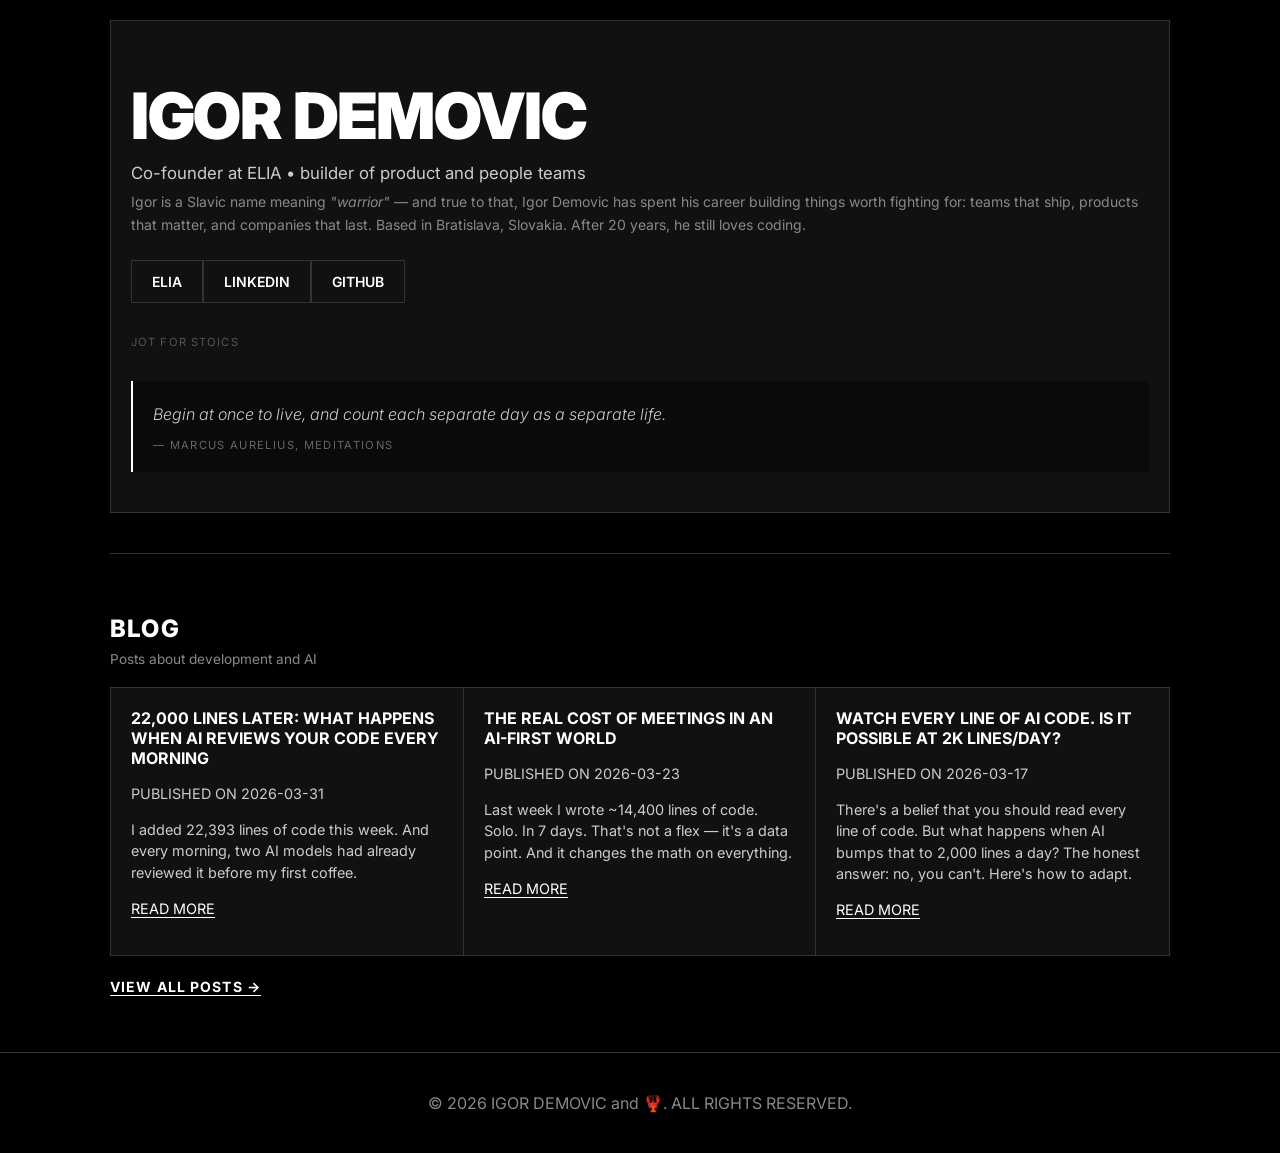
==== index.html @ 8998dcf2 "Cloudflare" ====
<!doctype html>
<html lang="en">
<head>
  <meta charset="utf-8" />
  <meta name="viewport" content="width=device-width, initial-scale=1" />
  <title>Igor Demovic | ELIA Co-founder</title>
  <link href="https://fonts.googleapis.com/css2?family=Inter:wght@300;400;500;700;800;900&display=swap" rel="stylesheet">
  <meta name="description" content="Igor Demovic – Co-founder at ELIA. Building product and people teams, sharing stories about startup growth and case studies."/>
  <meta property="og:title" content="Igor Demovic | ELIA Co-founder"/>
  <meta property="og:description" content="Personal site for Igor Demovic showcasing ELIA, projects, and blog posts."/>
  <meta property="og:type" content="website"/>
  <meta property="og:url" content="https://your-domain-or-username.github.io/your-repo/"/>
  <meta property="og:image" content="/path/to/og-image.png"/>
  <meta name="twitter:card" content="summary"/>
  <style>
    :root{
      --bg:#000000;
      --surface:#111111;
      --surface-2:#1a1a1a;
      --text:#ffffff;
      --text-secondary:#cccccc;
      --muted:#888888;
      --border:#333333;
      --shadow:0 4px 12px rgba(0,0,0,.5);
    }
    *{box-sizing:border-box}
    html,body{margin:0;padding:0;font-family:Inter, system-ui, -apple-system, Arial, sans-serif;background:var(--bg);color:var(--text);-webkit-font-smoothing:antialiased}
    a{color:#fff;text-decoration:none;border-bottom:1px solid #fff}
    a:hover{background:#fff;color:#000}
    .container{max-width:1100px;margin:0 auto;padding:0 20px}
    .hero{padding:60px 20px 40px;border:1px solid var(--border);margin:20px 0 40px;background:var(--surface)}
    .hero h1{font-size:clamp(2.5rem,6vw,4rem);line-height:1.1;margin:0 0 12px;font-weight:900;letter-spacing:-.02em}
    .hero p{font-size:1.05rem;margin:6px 0;color:var(--text-secondary)}
    section{padding:40px 0;border-top:1px solid var(--border)}
    .section h2{font-size:1.5rem;font-weight:800;margin-bottom:20px;text-transform:uppercase;letter-spacing:.05em}
    .blog-grid{display:grid;grid-template-columns:repeat(3,1fr);gap:0;border:1px solid var(--border)}
    .blog-post-excerpt{background:var(--surface);border-right:1px solid var(--border);padding:20px;margin:0}
    .blog-post-excerpt:last-child{border-right:none}
    .blog-post-excerpt h3{font-size:1rem;margin:0 0 8px;font-weight:700}
    .post-meta{font-size:.7rem;color:var(--muted);text-transform:uppercase;letter-spacing:.1em;margin-bottom:8px}
    .blog-post-excerpt p{color:var(--text-secondary);line-height:1.5;font-size:.9rem}
    .project-card{background:var(--surface);border:1px solid var(--border);padding:20px;margin-bottom:20px}
    .project-card h3{margin:0 0 8px;font-size:1.1rem;font-weight:700}
    .project-card p{color:var(--text-secondary);line-height:1.5}
    .site-footer{text-align:center;padding:24px 10px;border-top:1px solid var(--border);background:var(--bg);color:var(--muted)}

    /* Hero Links */
    .hero-links{display:flex;gap:0;margin-top:24px;flex-wrap:wrap}
    .hero-btn{
      display:inline-flex;align-items:center;gap:8px;
      padding:12px 20px;
      font-size:.875rem;font-weight:600;
      text-decoration:none;
      border:1px solid var(--border);
      background:var(--surface);
      color:#fff;
      transition:all .2s;
    }
    .hero-btn:hover{background:#fff;color:#000}
    .hero-btn svg{flex-shrink:0}
    .quote-block{margin-top:32px;padding:20px;border-left:2px solid #fff;background:#0a0a0a}
    .quote-block blockquote{margin:0;font-size:1rem;font-style:italic;color:#cccccc;line-height:1.7;font-weight:300}
    .quote-block cite{display:block;margin-top:10px;font-size:.7rem;text-transform:uppercase;letter-spacing:.12em;color:#666;font-style:normal}
    .quote-block cite span{display:block;font-style:italic;font-size:.65rem;margin-bottom:4px}
    @media (max-width:900px){.blog-grid{grid-template-columns:1fr}.blog-post-excerpt{border-right:none;border-bottom:1px solid var(--border)}}
  </style>
</head>
<body>

  <main class="container" id="home">
    <section class="hero" aria-label="Intro">
      <h1>IGOR DEMOVIC</h1>
      <p>Co-founder at ELIA • builder of product and people teams</p>
      <p style="color:var(--muted);font-size:.875rem;margin-top:8px;line-height:1.6;">
        Igor is a Slavic name meaning <em>"warrior"</em> — and true to that, Igor Demovic has spent his career building things worth fighting for: teams that ship, products that matter, and companies that last. Based in Bratislava, Slovakia. After 20 years, he still loves coding.
      </p>
      <div class="hero-links">
        <a class="hero-btn" href="https://www.elia.sk" target="_blank" rel="noopener">
          ELIA
        </a>
        <a class="hero-btn" href="https://www.linkedin.com/in/igordemovic" target="_blank" rel="noopener">
          LINKEDIN
        </a>
        <a class="hero-btn" href="https://github.com/idemovic" target="_blank" rel="noopener">
          GITHUB
        </a>
      </div>
      <p style="font-size:.7rem;text-transform:uppercase;letter-spacing:.1em;color:#555;margin-top:32px;margin-bottom:8px;">Jot for stoics</p>
      <div class="quote-block">
        <blockquote id="marcus-quote"></blockquote>
        <cite>— Marcus Aurelius, Meditations</cite>
      </div>
    </section>
    <script>
      const quotes = [
        "You have power over your mind — not outside events. Realize this, and you will find strength.",
        "The happiness of your life depends upon the quality of your thoughts.",
        "Waste no more time arguing about what a good man should be. Be one.",
        "Very little is needed to make a happy life; it is all within yourself, in your way of thinking.",
        "When you arise in the morning think of what a privilege it is to be alive, to think, to enjoy, to love.",
        "It is not death that a man should fear, but he should fear never beginning to live.",
        "The best revenge is to be unlike him who performed the injury.",
        "Accept the things to which fate binds you, and love the people with whom fate brings you together.",
        "How much time he gains who does not look to see what his neighbor says or does or thinks.",
        "If it is not right, do not do it; if it is not true, do not say it.",
        "The soul becomes dyed with the color of its thoughts.",
        "Never let the future disturb you. You will meet it, if you have to, with the same weapons of reason.",
        "Everything we hear is an opinion, not a fact. Everything we see is a perspective, not the truth.",
        "Our life is what our thoughts make it.",
        "The object of life is not to be on the side of the majority, but to escape finding oneself in the ranks of the insane.",
        "Choose not to be harmed — and you won't feel harmed. Don't feel harmed — and you haven't been.",
        "Reject your sense of injury and the injury itself disappears.",
        "When you are offended at any man's fault, turn to yourself and study your own failings.",
        "Confine yourself to the present.",
        "The impediment to action advances action. What stands in the way becomes the way.",
        "Think of what you have rather than of what you lack.",
        "You could leave life right now. Let that determine what you do and say and think.",
        "Observe always that everything is the result of change.",
        "Nothing is so bitter that a calm mind cannot find comfort in it.",
        "The art of living is more like wrestling than dancing.",
        "Never esteem anything as of advantage to you that will make you break your word.",
        "If you are distressed by anything external, the pain is not due to the thing itself, but to your estimate of it.",
        "Be tolerant with others and strict with yourself.",
        "A man's worth is no greater than his ambitions.",
        "To live a good life: we have the power to hold no opinion about a thing.",
        "The first and best victory is to conquer self.",
        "The wise man does nothing that he could repent of.",
        "Wealth consists not in having great possessions, but in having few wants.",
        "He who lives in harmony with himself lives in harmony with the universe.",
        "Do not indulge in dreams of what you have not, but count the blessings you actually possess.",
        "Begin at once to live, and count each separate day as a separate life.",
        "It is not that we have a short time to live, but that we waste much of it.",
        "Loss is nothing else but change, and change is Nature's delight.",
        "He who fears death will never do anything worthy of a man who is alive.",
        "Receive without pride, abandon without struggle.",
        "The best answer to anger is silence.",
        "The happiness of those who want to be popular depends on others; the happiness of those who seek pleasure fluctuates with moods outside their control; but the happiness of the wise grows out of their own free acts.",
        "Nowhere can man find a quieter or more untroubled retreat than in his own soul.",
        "To the wise, every day is a new life.",
        "Look well into thyself; there is a source of strength which will always spring up if thou wilt always look.",
        "The universe is change; our life is what our thoughts make it.",
        "If someone is able to show me that what I think or do is not right, I will happily change.",
        "You have the power to strip away many superfluous troubles which lie wholly in your judgment.",
        "A man does not sin by commission only, but often by omission.",
        "Think not of the outward show, but look within.",
        "Wherever you go, there you are.",
        "Never act except for a reason that you would not be ashamed to acknowledge.",
        "Death is rest from the labors of existence, rest from impressions, from desires, from rest from reason.",
        "Dig within. Within is the wellspring of Good.",
        "Do every act of your life as though it were the very last act of your life.",
        "Whatever you do, do with intention.",
        "Make sure you are not too attached to what you love.",
        "Take heed that you do not become a Caesar.",
        "If any man despises me, that is his problem. My only concern is not doing or saying anything deserving of contempt.",
        "Whoever has the luck to be born a philosopher, must exercise whatever wisdom he has acquired.",
        "Do not seek to have events happen as you want them to, but instead want them to happen as they do happen.",
        "I am a rational being and it is my job to rule my emotions.",
        "Our actions may be impeded but there can be no impeding our intentions or dispositions.",
        "What we do now echoes in eternity.",
        "The tranquility that comes when you stop caring what they say, or think, or do. Only what you do.",
        "Here is the rule to remember in the future: When anything tempts you to be bitter, the formula is: This is a misfortune, but to bear it is good fortune.",
        "He who has a why to live can bear almost any how.",
        "Begin the morning by saying to thyself, I shall meet with the busy-body, the ungrateful, arrogant, deceitful, envious, unsocial.",
        "A man must plant a tree for a man to come; he must dig a well that he himself may never drink.",
        "Adapt yourself to the things among which your lot has been cast, and love sincerely the fellow creatures with whom destiny has ordained that you shall live.",
        "The things you think about determine the quality of your mind.",
        "You shouldn't give circumstances the power to rouse anger, for they don't care at all.",
        "If it is not within your power to do it, it is not your duty.",
        "It is enough if each of us does his own work.",
        "Be like the cliff against which the waves continually break; but it stands firm and tames the fury of the water around it.",
        "How many have come into the world, lived their lives, and returned to the earth.",
        "He who has strength within will find strength everywhere.",
        "Everything harmonizes with me, which is harmonious to thee, O Universe.",
        "To bear trials with a calm mind robs misfortune of its strength and burden.",
        "Nothing happens to any man that he is not formed by nature to bear.",
        "That which is not good for the swarm is not good for the bee.",
        "Reason and free judgment are common to us all.",
        "The first rule is to keep an untroubled spirit. The second is to look things in the face and know them for what they are.",
        "Let thine occupations be few, saith the sage.",
        "Perfection of character is this: to live each day as if it were your last.",
        "Practice really hearing what people say. Do your best to get inside their mind.",
        "The more we value things outside our control, the less control we have.",
        "Loss is nothing else but change, and change is Nature's delight.",
        "Each day provides its own gifts.",
        "Focus on what is in your control.",
        "Treat what you don't have as nonexistent.",
        "The present moment always will have been.",
        "External things are not the problem. It's your assessment of them. Which you can revoke at any moment.",
        "I am not afraid of the task; I carry it lightly.",
        "What harm can befall a man who knows and loves virtue?",
        "The soul that has no fixed aim loses itself.",
        "What must I do in order to have a good soul? Reason well.",
        "He who is not a good servant will not be a good master.",
        "Take short steps to the good.",
        "Move straight ahead. Follow your own nature and the nature of the world.",
        "From Marcus Aurelius comes this simple truth: do less, but do it well."
      ];
      document.getElementById('marcus-quote').textContent = quotes[Math.floor(Math.random() * quotes.length)];
    </script>

    <section id="blog" class="section" aria-labelledby="blog-heading">
      <h2 id="blog-heading">BLOG</h2>
      <p style="margin-top:-12px;margin-bottom:20px;color:var(--muted);font-size:.85rem;">Posts about development and AI</p>
      <div class="blog-grid">
        <article class="blog-post-excerpt">
          <h3>22,000 LINES LATER: WHAT HAPPENS WHEN AI REVIEWS YOUR CODE EVERY MORNING</h3>
          <p class="date">PUBLISHED ON 2026-03-31</p>
          <p>I added 22,393 lines of code this week. And every morning, two AI models had already reviewed it before my first coffee.</p>
          <p><a href="blog-22k-lines-ai-review.html">READ MORE</a></p>
        </article>
        <article class="blog-post-excerpt">
          <h3>THE REAL COST OF MEETINGS IN AN AI-FIRST WORLD</h3>
          <p class="date">PUBLISHED ON 2026-03-23</p>
          <p>Last week I wrote ~14,400 lines of code. Solo. In 7 days. That's not a flex — it's a data point. And it changes the math on everything.</p>
          <p><a href="blog-meetings-costs.html">READ MORE</a></p>
        </article>
        <article class="blog-post-excerpt">
          <h3>WATCH EVERY LINE OF AI CODE. IS IT POSSIBLE AT 2K LINES/DAY?</h3>
          <p class="date">PUBLISHED ON 2026-03-17</p>
          <p>There's a belief that you should read every line of code. But what happens when AI bumps that to 2,000 lines a day? The honest answer: no, you can't. Here's how to adapt.</p>
          <p><a href="blog-watch-every-line.html">READ MORE</a></p>
        </article>
      </div>
      <p style="margin-top:20px;"><a href="blogs.html" style="font-size:.875rem;font-weight:700;text-transform:uppercase;letter-spacing:.08em;">VIEW ALL POSTS →</a></p>
    </section>


  </main>
  <footer class="site-footer">
    <p>© 2026 IGOR DEMOVIC and 🦞. ALL RIGHTS RESERVED.</p>
  </footer>
  
  <!-- Cloudflare Web Analytics --><script defer src='https://static.cloudflareinsights.com/beacon.min.js' data-cf-beacon='{"token": "9468364ab2ae4e78b565567f6c488e5a"}'></script><!-- End Cloudflare Web Analytics -->
</body>
</html>
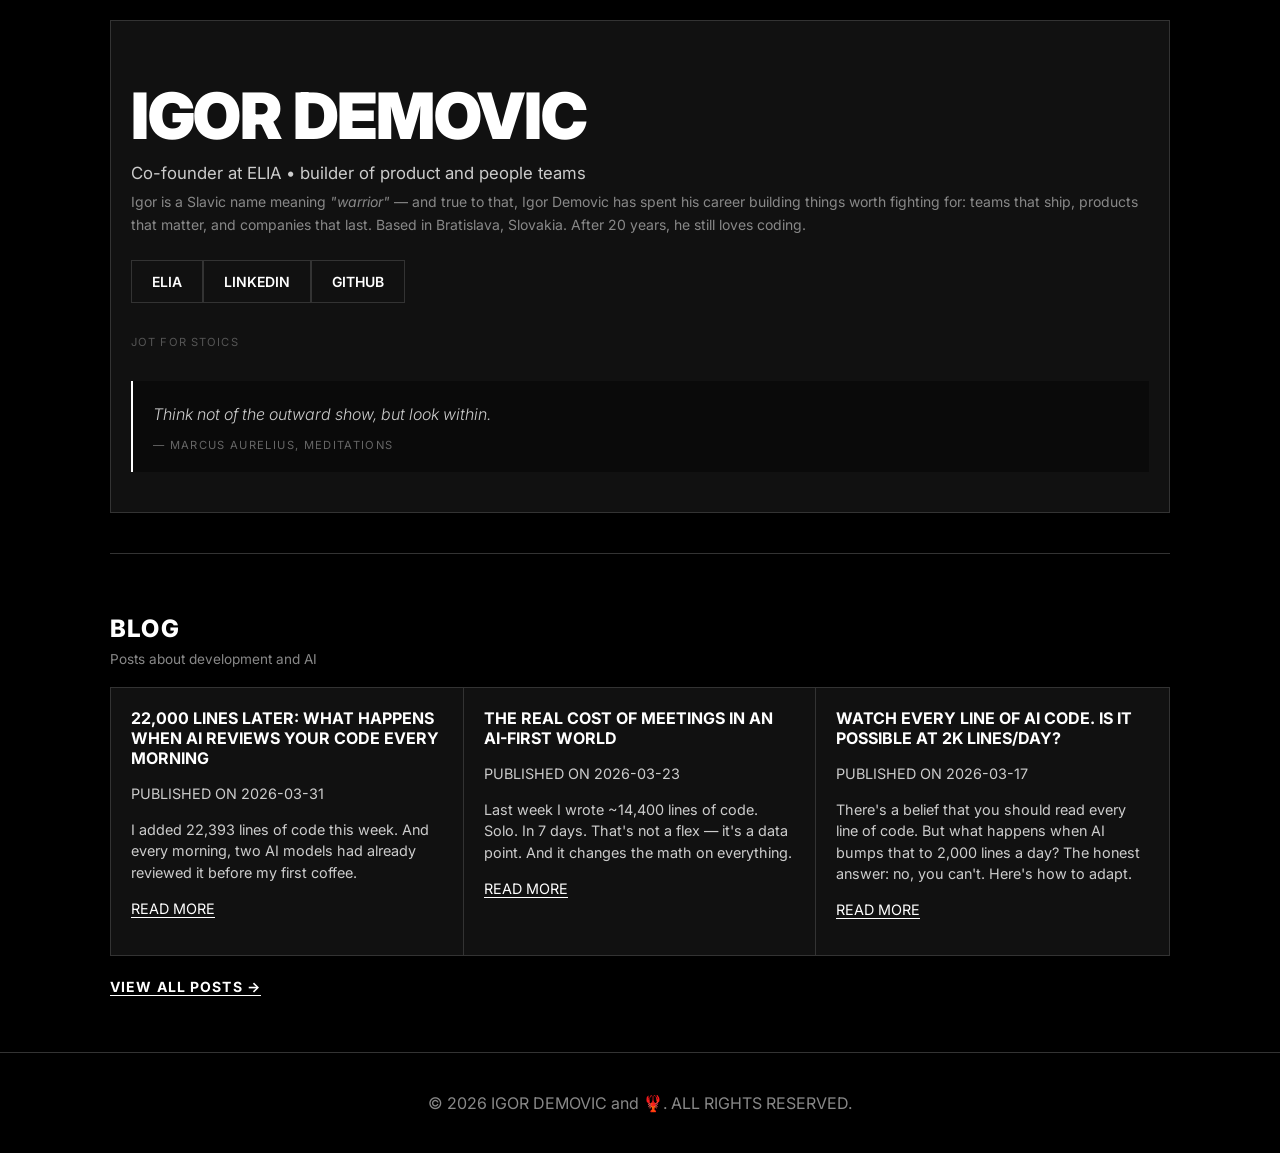
==== commit 70f69a02: "Updated og metadata" ====
--- a/index.html
+++ b/index.html
@@ -9,8 +9,8 @@
   <meta property="og:title" content="Igor Demovic | ELIA Co-founder"/>
   <meta property="og:description" content="Personal site for Igor Demovic showcasing ELIA, projects, and blog posts."/>
   <meta property="og:type" content="website"/>
-  <meta property="og:url" content="https://your-domain-or-username.github.io/your-repo/"/>
-  <meta property="og:image" content="/path/to/og-image.png"/>
+  <meta property="og:url" content="https://github.com/idemovic"/>
+  <meta property="og:image" content="https://avatars.githubusercontent.com/u/19391453?v=4"/>
   <meta name="twitter:card" content="summary"/>
   <style>
     :root{
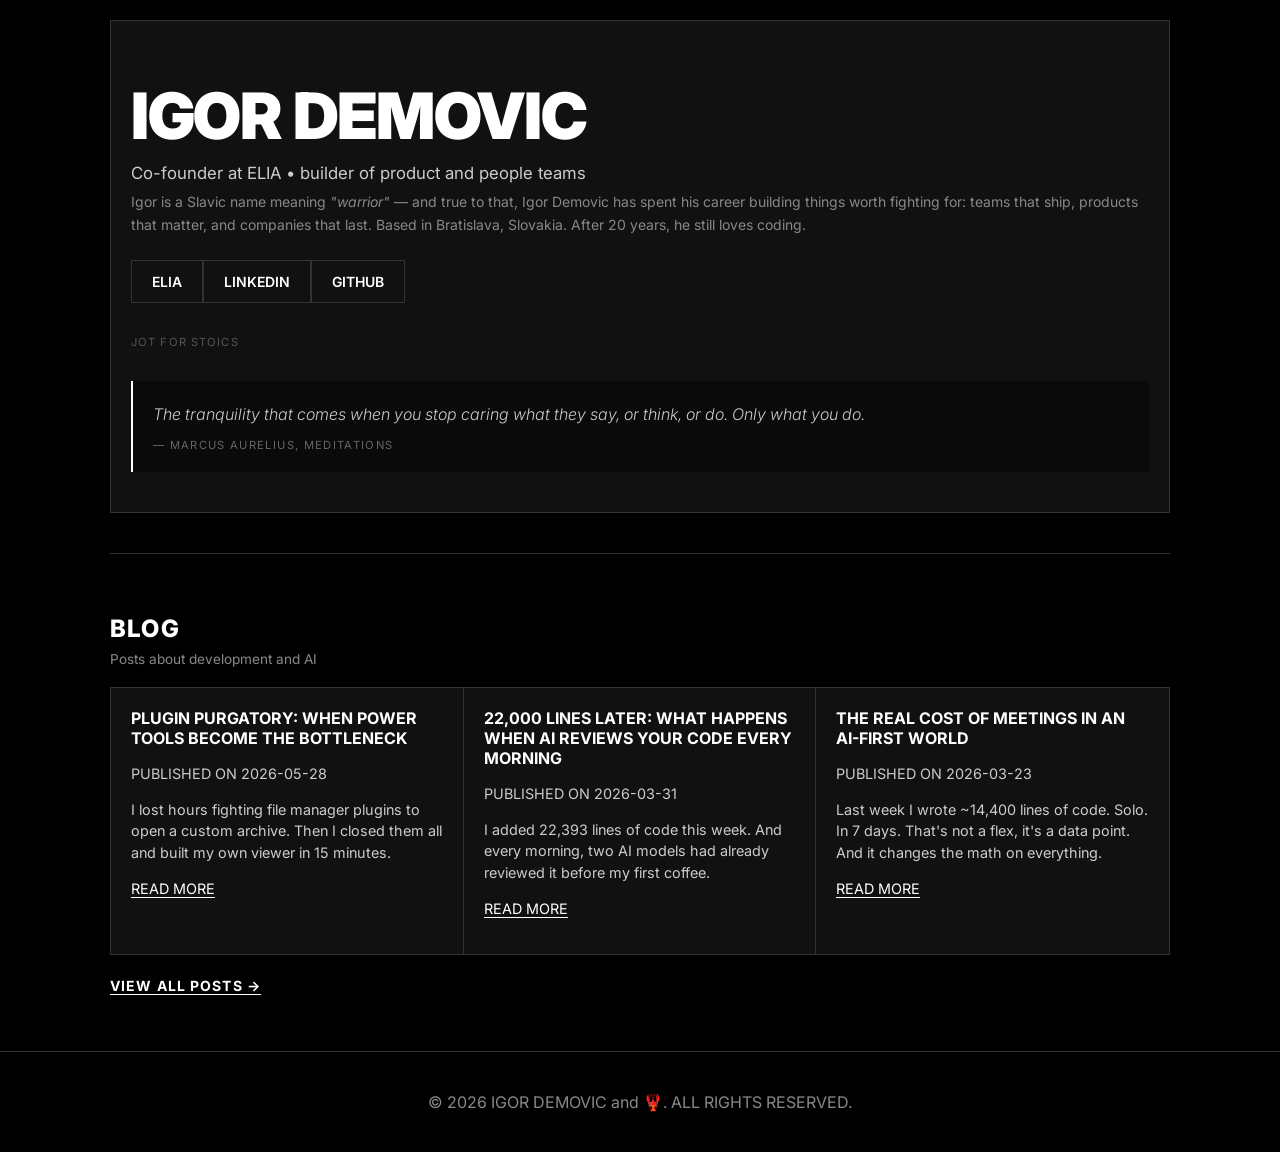
==== commit b9a51f25: "Plugin purgatory blog post" ====
--- a/index.html
+++ b/index.html
@@ -203,6 +203,12 @@
       <p style="margin-top:-12px;margin-bottom:20px;color:var(--muted);font-size:.85rem;">Posts about development and AI</p>
       <div class="blog-grid">
         <article class="blog-post-excerpt">
+          <h3>PLUGIN PURGATORY: WHEN POWER TOOLS BECOME THE BOTTLENECK</h3>
+          <p class="date">PUBLISHED ON 2026-05-28</p>
+          <p>I lost hours fighting file manager plugins to open a custom archive. Then I closed them all and built my own viewer in 15 minutes.</p>
+          <p><a href="blog-plugin-purgatory.html">READ MORE</a></p>
+        </article>
+        <article class="blog-post-excerpt">
           <h3>22,000 LINES LATER: WHAT HAPPENS WHEN AI REVIEWS YOUR CODE EVERY MORNING</h3>
           <p class="date">PUBLISHED ON 2026-03-31</p>
           <p>I added 22,393 lines of code this week. And every morning, two AI models had already reviewed it before my first coffee.</p>
@@ -211,14 +217,8 @@
         <article class="blog-post-excerpt">
           <h3>THE REAL COST OF MEETINGS IN AN AI-FIRST WORLD</h3>
           <p class="date">PUBLISHED ON 2026-03-23</p>
-          <p>Last week I wrote ~14,400 lines of code. Solo. In 7 days. That's not a flex — it's a data point. And it changes the math on everything.</p>
+          <p>Last week I wrote ~14,400 lines of code. Solo. In 7 days. That's not a flex, it's a data point. And it changes the math on everything.</p>
           <p><a href="blog-meetings-costs.html">READ MORE</a></p>
-        </article>
-        <article class="blog-post-excerpt">
-          <h3>WATCH EVERY LINE OF AI CODE. IS IT POSSIBLE AT 2K LINES/DAY?</h3>
-          <p class="date">PUBLISHED ON 2026-03-17</p>
-          <p>There's a belief that you should read every line of code. But what happens when AI bumps that to 2,000 lines a day? The honest answer: no, you can't. Here's how to adapt.</p>
-          <p><a href="blog-watch-every-line.html">READ MORE</a></p>
         </article>
       </div>
       <p style="margin-top:20px;"><a href="blogs.html" style="font-size:.875rem;font-weight:700;text-transform:uppercase;letter-spacing:.08em;">VIEW ALL POSTS →</a></p>
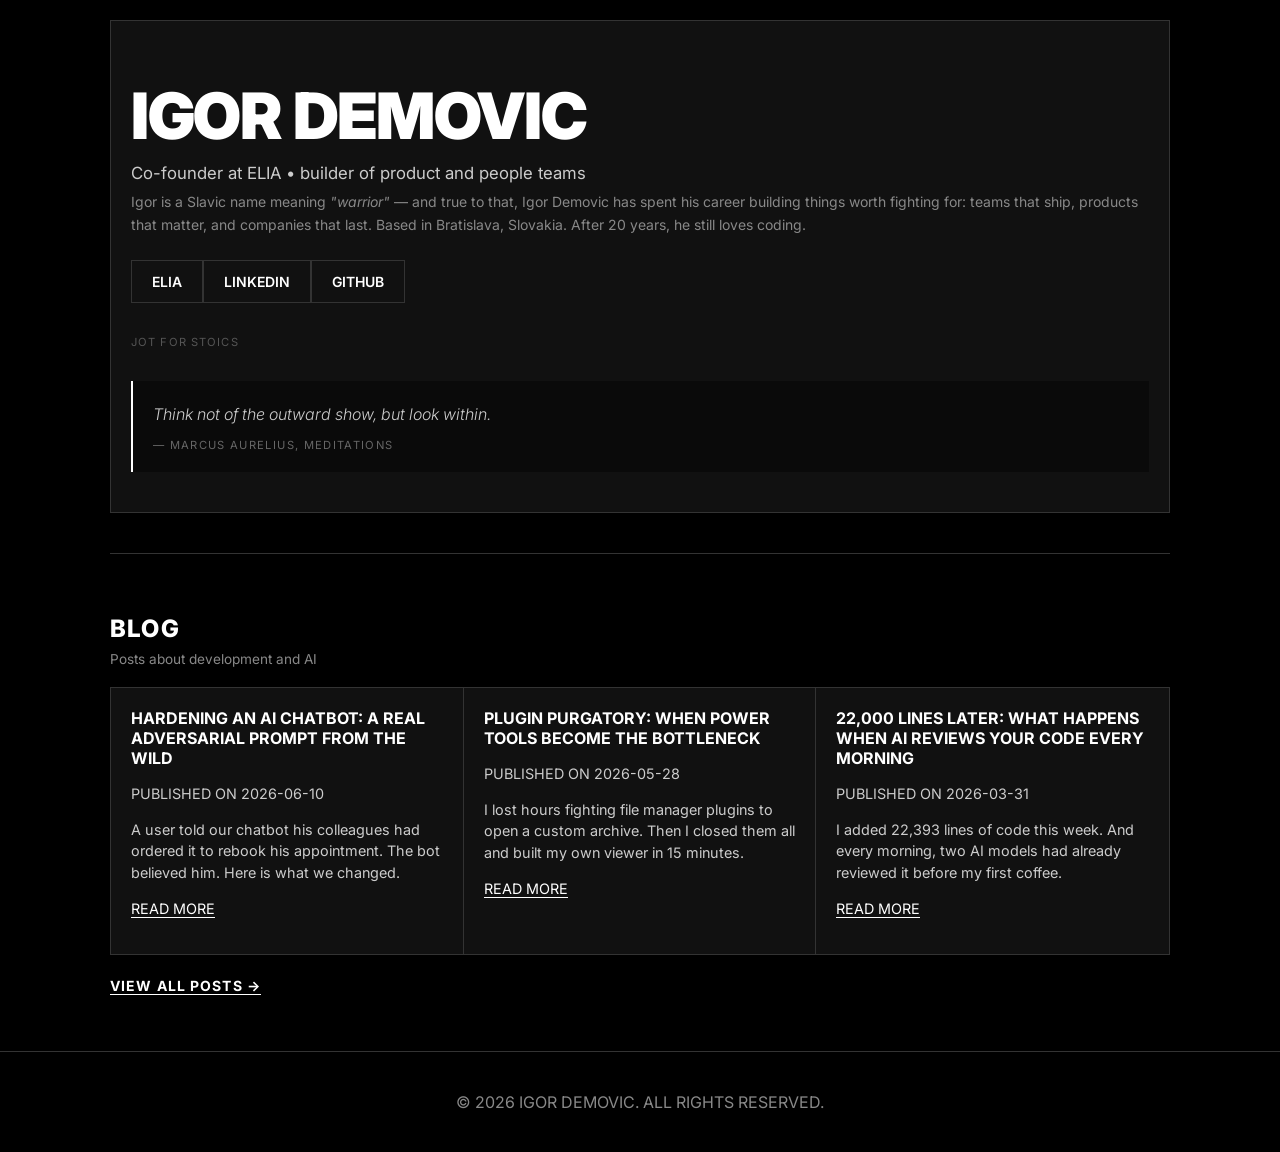
==== commit 0d8ab16c: "blog post: Hardening an AI Chatbot: A Real Adversarial Prompt from the Wild" ====
--- a/index.html
+++ b/index.html
@@ -203,6 +203,12 @@
       <p style="margin-top:-12px;margin-bottom:20px;color:var(--muted);font-size:.85rem;">Posts about development and AI</p>
       <div class="blog-grid">
         <article class="blog-post-excerpt">
+          <h3>HARDENING AN AI CHATBOT: A REAL ADVERSARIAL PROMPT FROM THE WILD</h3>
+          <p class="date">PUBLISHED ON 2026-06-10</p>
+          <p>A user told our chatbot his colleagues had ordered it to rebook his appointment. The bot believed him. Here is what we changed.</p>
+          <p><a href="blog-ai-chatbot-hardening.html">READ MORE</a></p>
+        </article>
+        <article class="blog-post-excerpt">
           <h3>PLUGIN PURGATORY: WHEN POWER TOOLS BECOME THE BOTTLENECK</h3>
           <p class="date">PUBLISHED ON 2026-05-28</p>
           <p>I lost hours fighting file manager plugins to open a custom archive. Then I closed them all and built my own viewer in 15 minutes.</p>
@@ -214,12 +220,6 @@
           <p>I added 22,393 lines of code this week. And every morning, two AI models had already reviewed it before my first coffee.</p>
           <p><a href="blog-22k-lines-ai-review.html">READ MORE</a></p>
         </article>
-        <article class="blog-post-excerpt">
-          <h3>THE REAL COST OF MEETINGS IN AN AI-FIRST WORLD</h3>
-          <p class="date">PUBLISHED ON 2026-03-23</p>
-          <p>Last week I wrote ~14,400 lines of code. Solo. In 7 days. That's not a flex, it's a data point. And it changes the math on everything.</p>
-          <p><a href="blog-meetings-costs.html">READ MORE</a></p>
-        </article>
       </div>
       <p style="margin-top:20px;"><a href="blogs.html" style="font-size:.875rem;font-weight:700;text-transform:uppercase;letter-spacing:.08em;">VIEW ALL POSTS →</a></p>
     </section>
@@ -227,7 +227,7 @@
 
   </main>
   <footer class="site-footer">
-    <p>© 2026 IGOR DEMOVIC and 🦞. ALL RIGHTS RESERVED.</p>
+    <p>© 2026 IGOR DEMOVIC. ALL RIGHTS RESERVED.</p>
   </footer>
   
   <!-- Cloudflare Web Analytics --><script defer src='https://static.cloudflareinsights.com/beacon.min.js' data-cf-beacon='{"token": "9468364ab2ae4e78b565567f6c488e5a"}'></script><!-- End Cloudflare Web Analytics -->
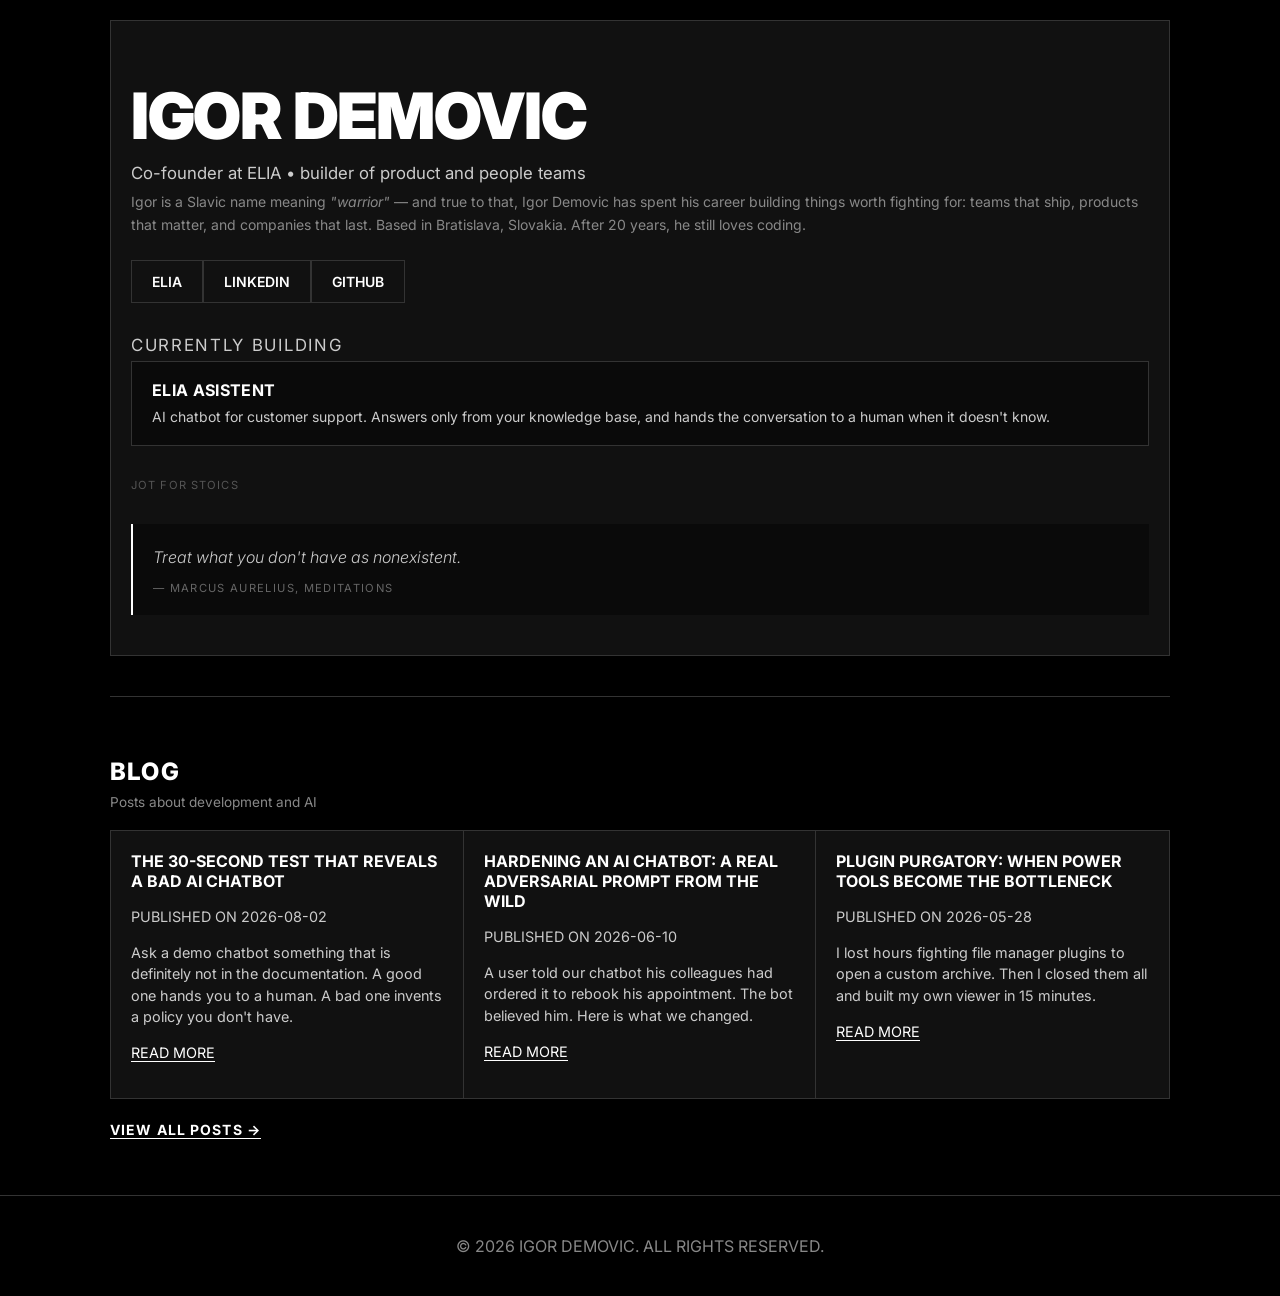
==== commit 7fa3e179: "Added blog post 'THE 30-SECOND TEST THAT REVEALS A BAD AI CHATBOT'" ====
--- a/index.html
+++ b/index.html
@@ -58,6 +58,12 @@
     }
     .hero-btn:hover{background:#fff;color:#000}
     .hero-btn svg{flex-shrink:0}
+    .hero-label{font-size:.7rem;text-transform:uppercase;letter-spacing:.1em;color:#555;margin-top:32px !important;margin-bottom:8px}
+    .product-card{display:block;padding:18px 20px;border:1px solid var(--border);background:#0a0a0a;text-decoration:none;transition:all .2s}
+    .product-card:hover{background:#fff;color:#000}
+    .product-card:hover .product-name,.product-card:hover .product-desc{color:#000}
+    .product-name{display:block;font-size:1rem;font-weight:700;letter-spacing:.02em;color:#fff}
+    .product-desc{display:block;margin-top:6px;font-size:.875rem;line-height:1.5;color:var(--text-secondary)}
     .quote-block{margin-top:32px;padding:20px;border-left:2px solid #fff;background:#0a0a0a}
     .quote-block blockquote{margin:0;font-size:1rem;font-style:italic;color:#cccccc;line-height:1.7;font-weight:300}
     .quote-block cite{display:block;margin-top:10px;font-size:.7rem;text-transform:uppercase;letter-spacing:.12em;color:#666;font-style:normal}
@@ -74,6 +80,7 @@
       <p style="color:var(--muted);font-size:.875rem;margin-top:8px;line-height:1.6;">
         Igor is a Slavic name meaning <em>"warrior"</em> — and true to that, Igor Demovic has spent his career building things worth fighting for: teams that ship, products that matter, and companies that last. Based in Bratislava, Slovakia. After 20 years, he still loves coding.
       </p>
+      
       <div class="hero-links">
         <a class="hero-btn" href="https://www.elia.sk" target="_blank" rel="noopener">
           ELIA
@@ -85,6 +92,13 @@
           GITHUB
         </a>
       </div>
+
+      <p class="hero-label">Currently building</p>
+      <a class="product-card" href="https://elia-asistent.com/" target="_blank" rel="noopener">
+        <span class="product-name">ELIA ASISTENT</span>
+        <span class="product-desc">AI chatbot for customer support. Answers only from your knowledge base, and hands the conversation to a human when it doesn't know.</span>
+      </a>
+
       <p style="font-size:.7rem;text-transform:uppercase;letter-spacing:.1em;color:#555;margin-top:32px;margin-bottom:8px;">Jot for stoics</p>
       <div class="quote-block">
         <blockquote id="marcus-quote"></blockquote>
@@ -203,6 +217,12 @@
       <p style="margin-top:-12px;margin-bottom:20px;color:var(--muted);font-size:.85rem;">Posts about development and AI</p>
       <div class="blog-grid">
         <article class="blog-post-excerpt">
+          <h3>THE 30-SECOND TEST THAT REVEALS A BAD AI CHATBOT</h3>
+          <p class="date">PUBLISHED ON 2026-08-02</p>
+          <p>Ask a demo chatbot something that is definitely not in the documentation. A good one hands you to a human. A bad one invents a policy you don't have.</p>
+          <p><a href="blog-chatbot-30-second-test.html">READ MORE</a></p>
+        </article>
+        <article class="blog-post-excerpt">
           <h3>HARDENING AN AI CHATBOT: A REAL ADVERSARIAL PROMPT FROM THE WILD</h3>
           <p class="date">PUBLISHED ON 2026-06-10</p>
           <p>A user told our chatbot his colleagues had ordered it to rebook his appointment. The bot believed him. Here is what we changed.</p>
@@ -214,12 +234,6 @@
           <p>I lost hours fighting file manager plugins to open a custom archive. Then I closed them all and built my own viewer in 15 minutes.</p>
           <p><a href="blog-plugin-purgatory.html">READ MORE</a></p>
         </article>
-        <article class="blog-post-excerpt">
-          <h3>22,000 LINES LATER: WHAT HAPPENS WHEN AI REVIEWS YOUR CODE EVERY MORNING</h3>
-          <p class="date">PUBLISHED ON 2026-03-31</p>
-          <p>I added 22,393 lines of code this week. And every morning, two AI models had already reviewed it before my first coffee.</p>
-          <p><a href="blog-22k-lines-ai-review.html">READ MORE</a></p>
-        </article>
       </div>
       <p style="margin-top:20px;"><a href="blogs.html" style="font-size:.875rem;font-weight:700;text-transform:uppercase;letter-spacing:.08em;">VIEW ALL POSTS →</a></p>
     </section>
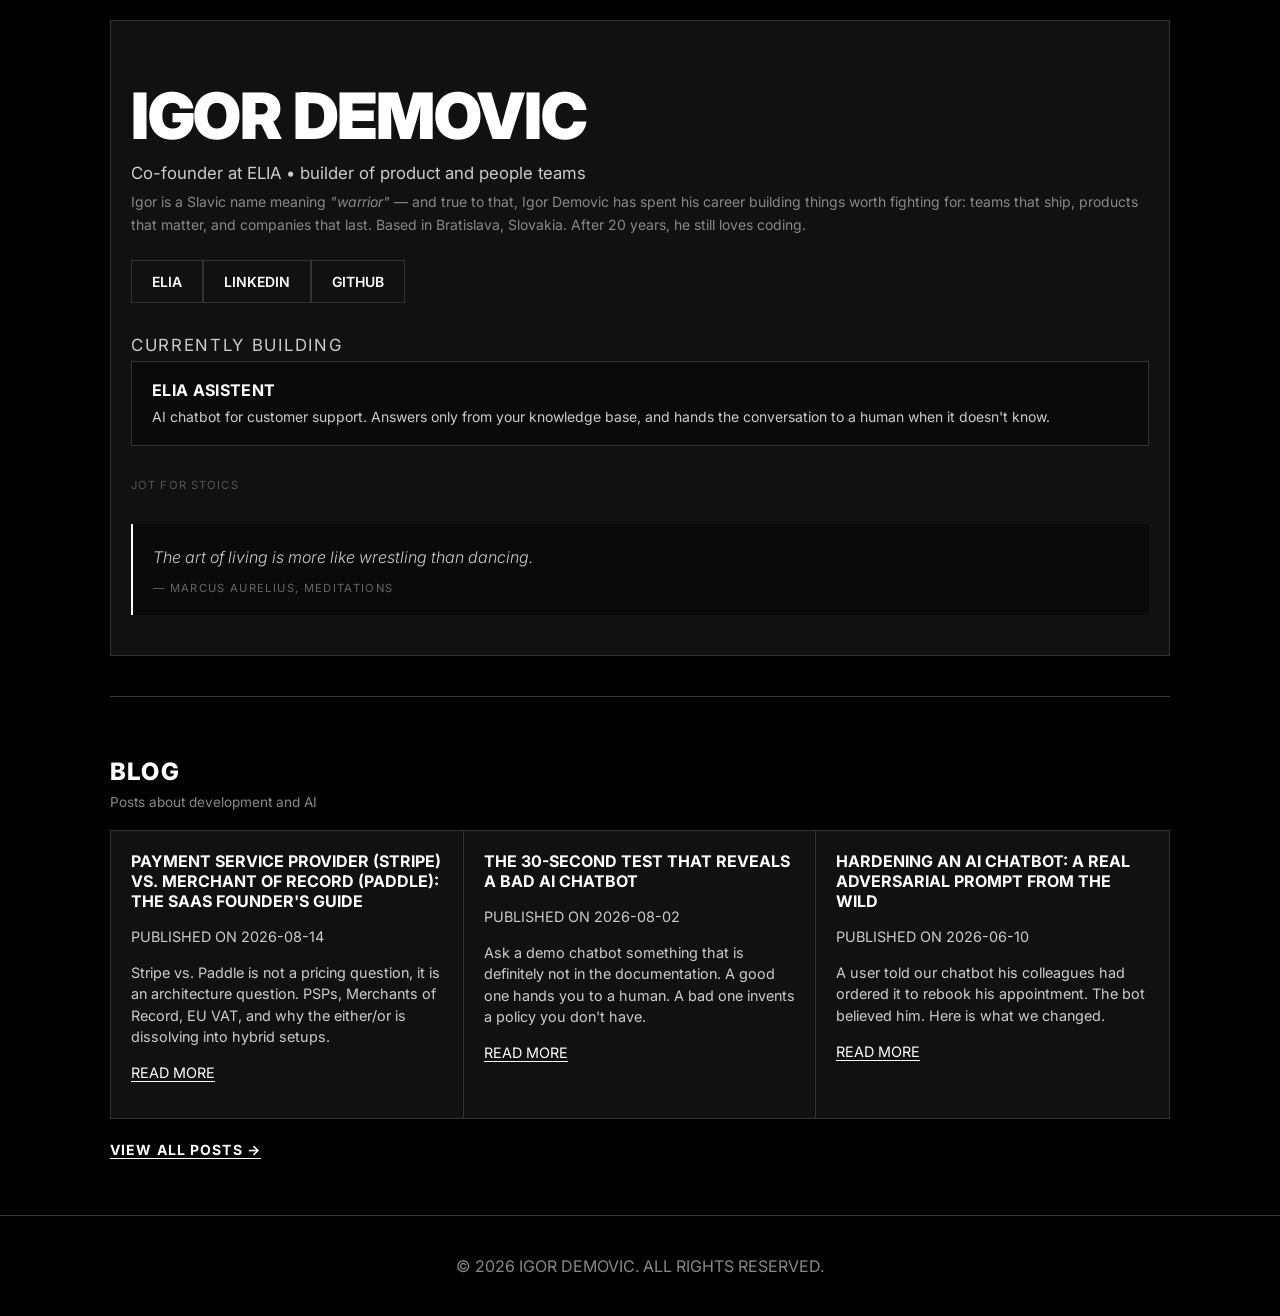
==== commit 60db93ef: "Payment Service Provider (Stripe) vs. Merchant of Record (Paddle): The SaaS Founder's Guide blog pos" ====
--- a/index.html
+++ b/index.html
@@ -217,6 +217,12 @@
       <p style="margin-top:-12px;margin-bottom:20px;color:var(--muted);font-size:.85rem;">Posts about development and AI</p>
       <div class="blog-grid">
         <article class="blog-post-excerpt">
+          <h3>PAYMENT SERVICE PROVIDER (STRIPE) VS. MERCHANT OF RECORD (PADDLE): THE SAAS FOUNDER'S GUIDE</h3>
+          <p class="date">PUBLISHED ON 2026-08-14</p>
+          <p>Stripe vs. Paddle is not a pricing question, it is an architecture question. PSPs, Merchants of Record, EU VAT, and why the either/or is dissolving into hybrid setups.</p>
+          <p><a href="blog-psp-vs-mor.html">READ MORE</a></p>
+        </article>
+        <article class="blog-post-excerpt">
           <h3>THE 30-SECOND TEST THAT REVEALS A BAD AI CHATBOT</h3>
           <p class="date">PUBLISHED ON 2026-08-02</p>
           <p>Ask a demo chatbot something that is definitely not in the documentation. A good one hands you to a human. A bad one invents a policy you don't have.</p>
@@ -228,12 +234,6 @@
           <p>A user told our chatbot his colleagues had ordered it to rebook his appointment. The bot believed him. Here is what we changed.</p>
           <p><a href="blog-ai-chatbot-hardening.html">READ MORE</a></p>
         </article>
-        <article class="blog-post-excerpt">
-          <h3>PLUGIN PURGATORY: WHEN POWER TOOLS BECOME THE BOTTLENECK</h3>
-          <p class="date">PUBLISHED ON 2026-05-28</p>
-          <p>I lost hours fighting file manager plugins to open a custom archive. Then I closed them all and built my own viewer in 15 minutes.</p>
-          <p><a href="blog-plugin-purgatory.html">READ MORE</a></p>
-        </article>
       </div>
       <p style="margin-top:20px;"><a href="blogs.html" style="font-size:.875rem;font-weight:700;text-transform:uppercase;letter-spacing:.08em;">VIEW ALL POSTS →</a></p>
     </section>
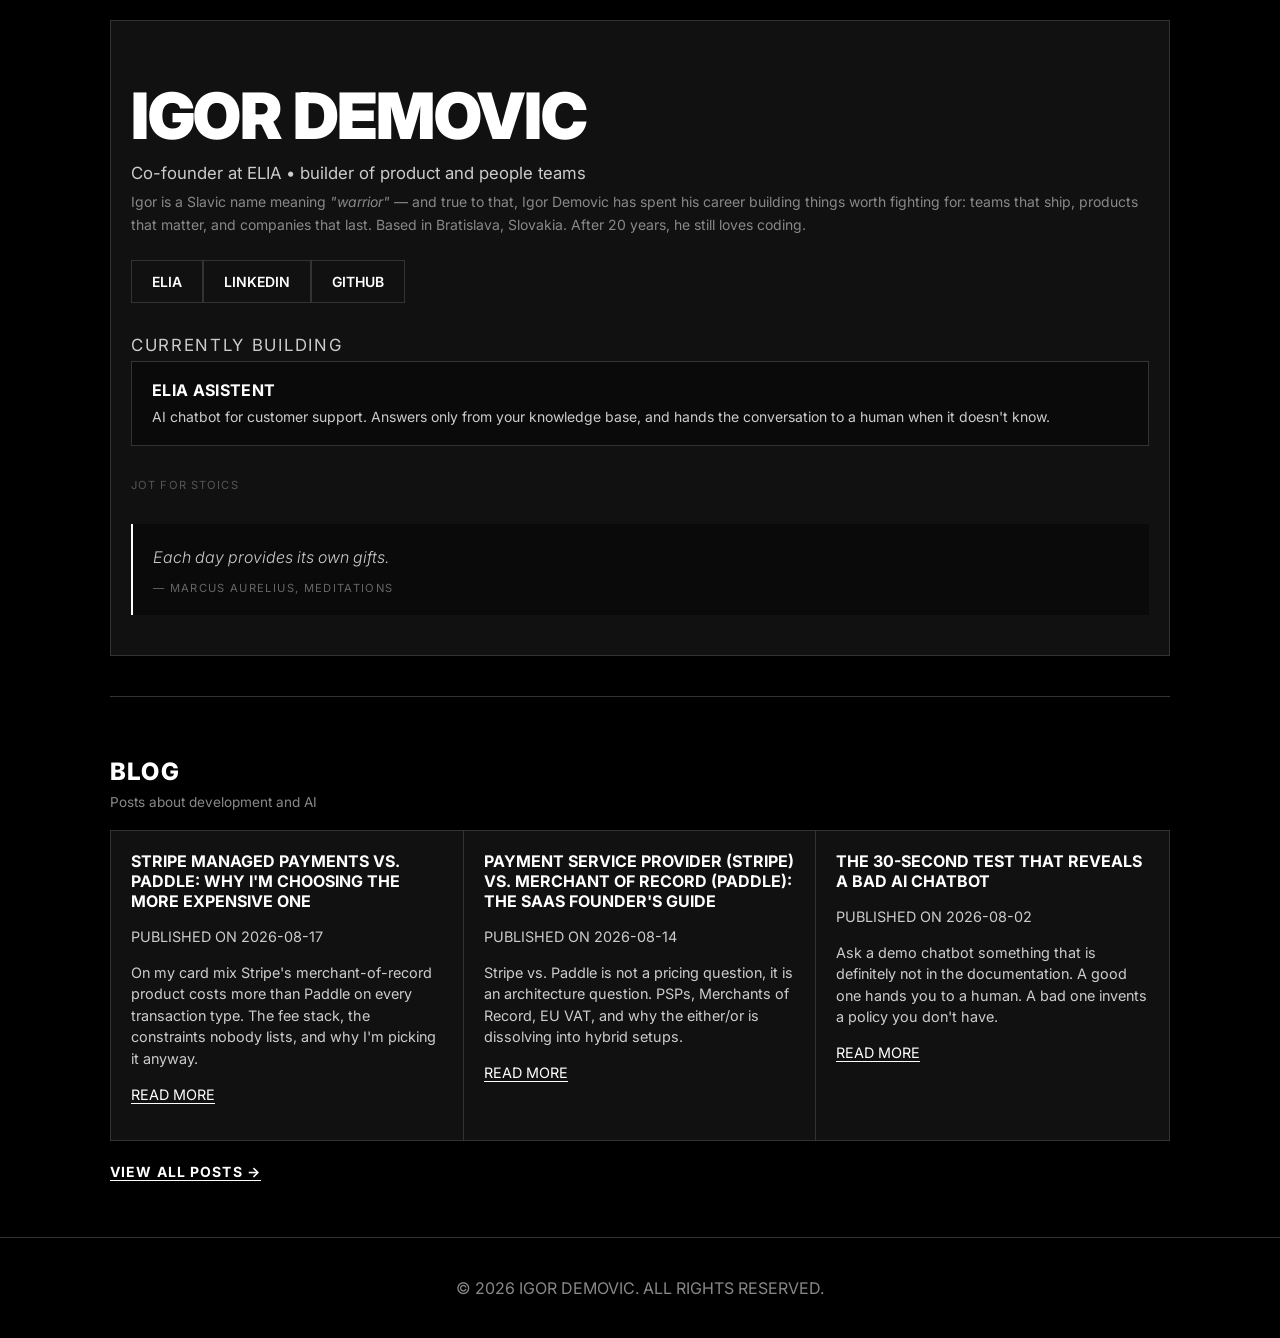
==== commit d6897015: "new blog post: Stripe Managed Payments vs. Paddle: Why I'm Choosing the More Expensive One" ====
--- a/index.html
+++ b/index.html
@@ -217,6 +217,12 @@
       <p style="margin-top:-12px;margin-bottom:20px;color:var(--muted);font-size:.85rem;">Posts about development and AI</p>
       <div class="blog-grid">
         <article class="blog-post-excerpt">
+          <h3>STRIPE MANAGED PAYMENTS VS. PADDLE: WHY I'M CHOOSING THE MORE EXPENSIVE ONE</h3>
+          <p class="date">PUBLISHED ON 2026-08-17</p>
+          <p>On my card mix Stripe's merchant-of-record product costs more than Paddle on every transaction type. The fee stack, the constraints nobody lists, and why I'm picking it anyway.</p>
+          <p><a href="blog-stripe-managed-payments-vs-paddle.html">READ MORE</a></p>
+        </article>
+        <article class="blog-post-excerpt">
           <h3>PAYMENT SERVICE PROVIDER (STRIPE) VS. MERCHANT OF RECORD (PADDLE): THE SAAS FOUNDER'S GUIDE</h3>
           <p class="date">PUBLISHED ON 2026-08-14</p>
           <p>Stripe vs. Paddle is not a pricing question, it is an architecture question. PSPs, Merchants of Record, EU VAT, and why the either/or is dissolving into hybrid setups.</p>
@@ -228,12 +234,6 @@
           <p>Ask a demo chatbot something that is definitely not in the documentation. A good one hands you to a human. A bad one invents a policy you don't have.</p>
           <p><a href="blog-chatbot-30-second-test.html">READ MORE</a></p>
         </article>
-        <article class="blog-post-excerpt">
-          <h3>HARDENING AN AI CHATBOT: A REAL ADVERSARIAL PROMPT FROM THE WILD</h3>
-          <p class="date">PUBLISHED ON 2026-06-10</p>
-          <p>A user told our chatbot his colleagues had ordered it to rebook his appointment. The bot believed him. Here is what we changed.</p>
-          <p><a href="blog-ai-chatbot-hardening.html">READ MORE</a></p>
-        </article>
       </div>
       <p style="margin-top:20px;"><a href="blogs.html" style="font-size:.875rem;font-weight:700;text-transform:uppercase;letter-spacing:.08em;">VIEW ALL POSTS →</a></p>
     </section>
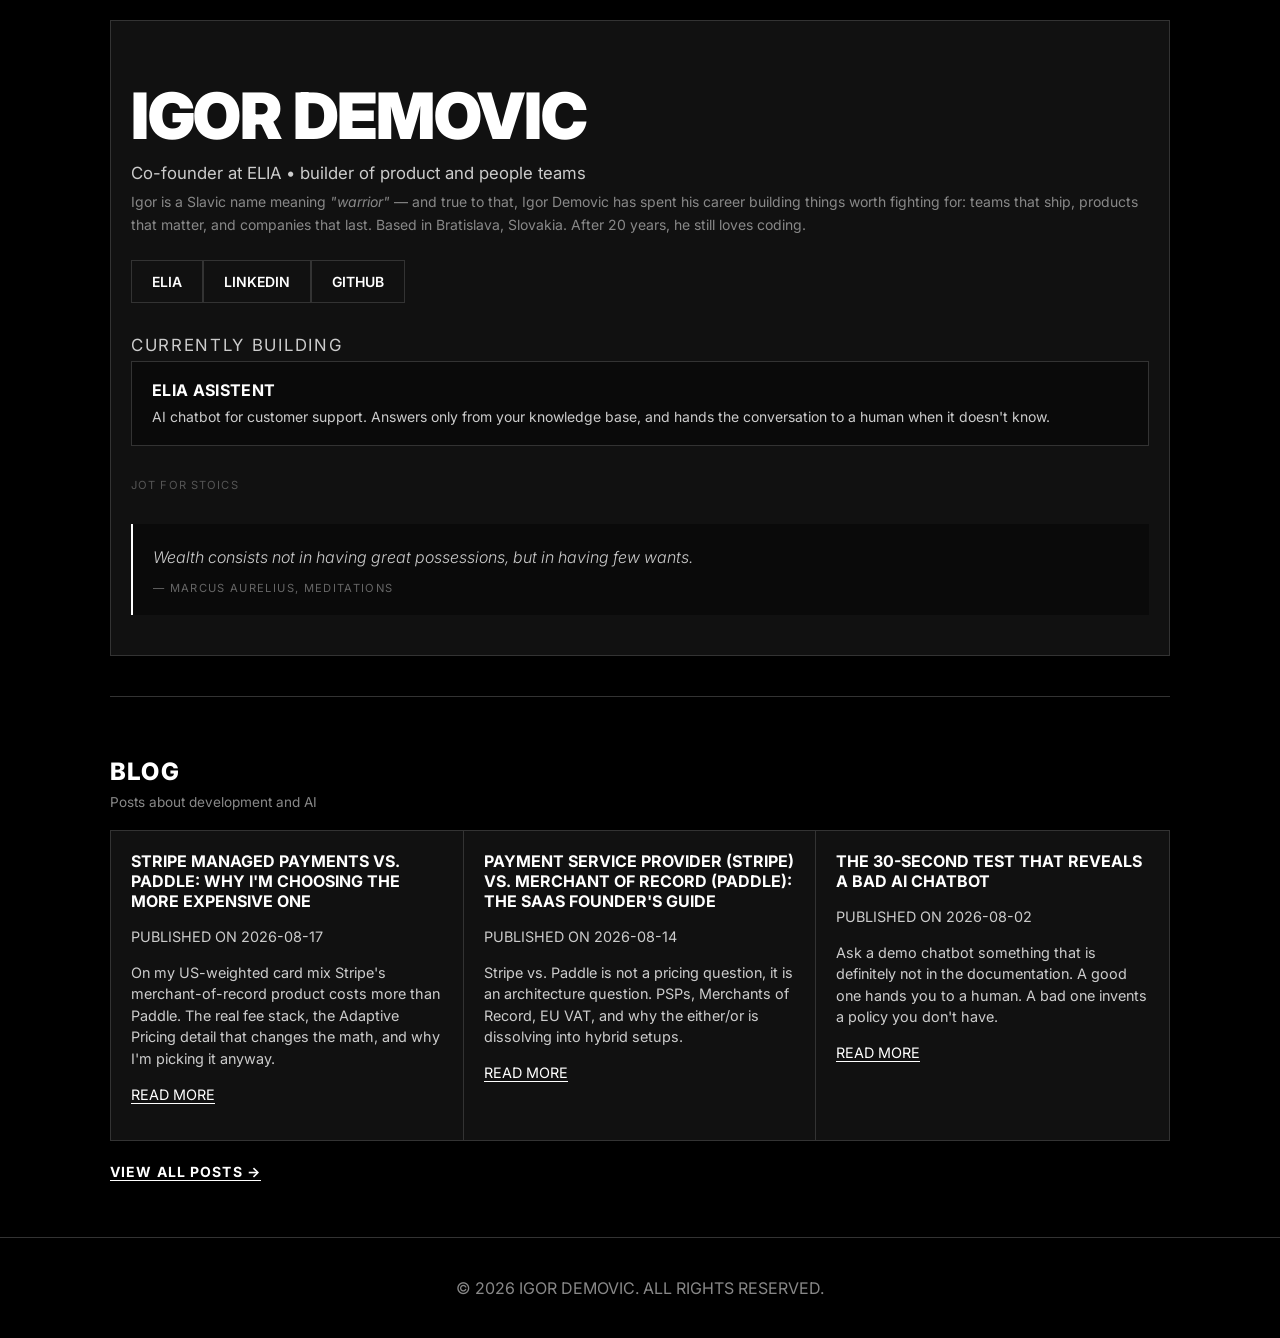
==== commit 93052672: "Blog post updates" ====
--- a/index.html
+++ b/index.html
@@ -219,7 +219,7 @@
         <article class="blog-post-excerpt">
           <h3>STRIPE MANAGED PAYMENTS VS. PADDLE: WHY I'M CHOOSING THE MORE EXPENSIVE ONE</h3>
           <p class="date">PUBLISHED ON 2026-08-17</p>
-          <p>On my card mix Stripe's merchant-of-record product costs more than Paddle on every transaction type. The fee stack, the constraints nobody lists, and why I'm picking it anyway.</p>
+          <p>On my US-weighted card mix Stripe's merchant-of-record product costs more than Paddle. The real fee stack, the Adaptive Pricing detail that changes the math, and why I'm picking it anyway.</p>
           <p><a href="blog-stripe-managed-payments-vs-paddle.html">READ MORE</a></p>
         </article>
         <article class="blog-post-excerpt">
